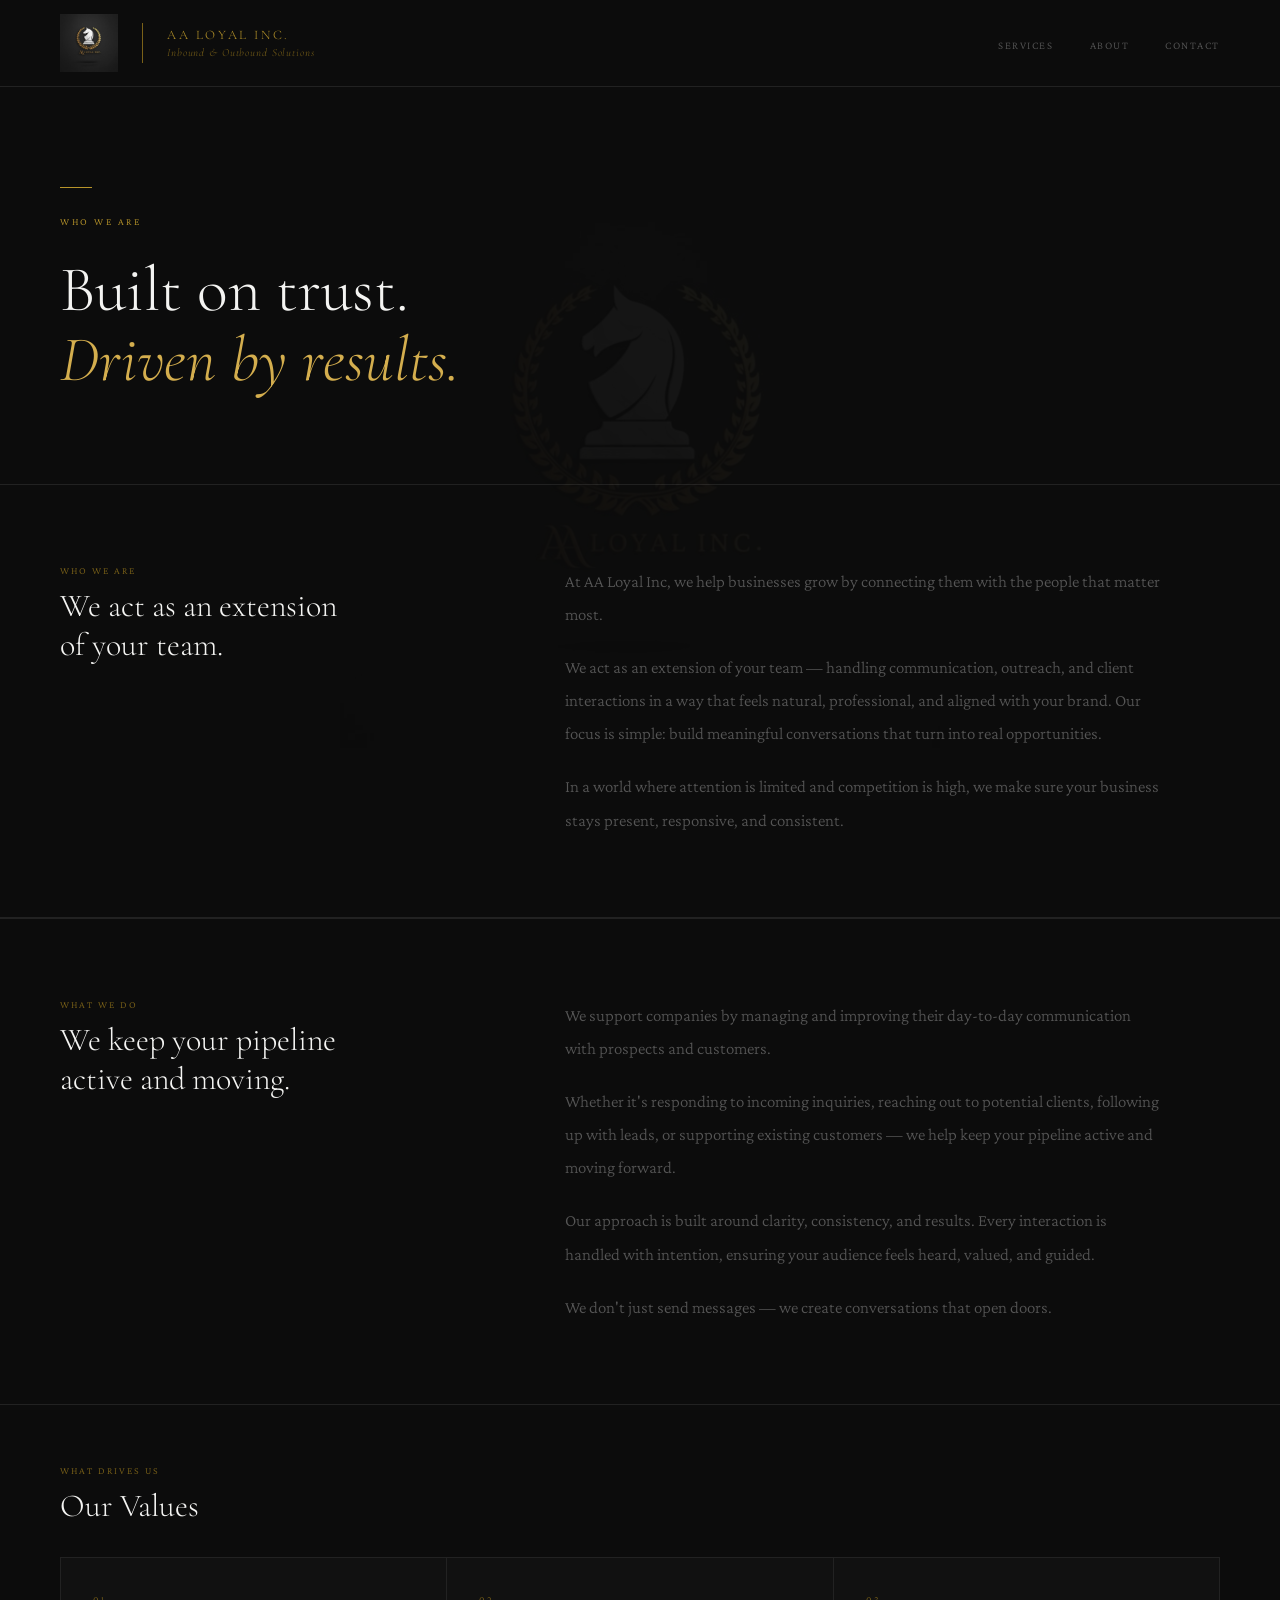
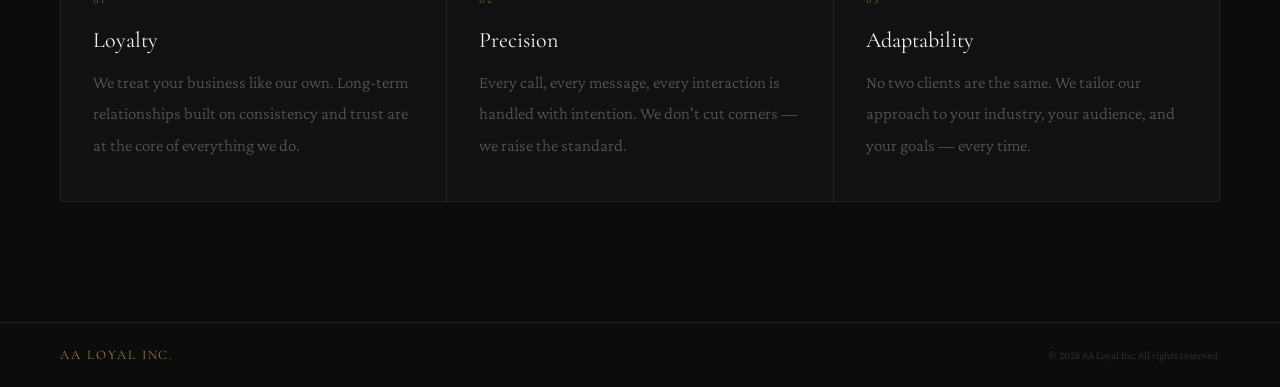
==== about.html @ 69667d93 "Add files via upload" ====
<!DOCTYPE html>
<html lang="en">
<head>
  <meta charset="UTF-8" />
  <meta name="viewport" content="width=device-width, initial-scale=1.0" />
  <title>About — AA Loyal Inc.</title>
  <link rel="preconnect" href="https://fonts.googleapis.com" />
  <link rel="preconnect" href="https://fonts.gstatic.com" crossorigin />
  <link href="https://fonts.googleapis.com/css2?family=Cormorant+Garamond:ital,wght@0,300;0,400;0,600;1,300;1,400&family=Crimson+Pro:ital,wght@0,300;0,400;1,300;1,400&display=swap" rel="stylesheet" />
  <link rel="stylesheet" href="style.css" />
</head>
<body>
    <div class="watermark">
  <img src="logo.png" alt="" />
</div>

  <!-- NAVIGATION -->
  <nav class="nav">
    <a href="index.html" class="nav-logo-wrap">
      <img src="logo.png" alt="AA Loyal Inc." class="nav-logo-img" />
<div class="nav-separator"></div>
<div class="nav-identity">
  <span class="nav-company">AA Loyal Inc.</span>
  <span class="nav-tagline">Inbound &amp; Outbound Solutions</span>
</div>
    </a>
    <ul class="nav-links">
      <li><a href="index.html#services">Services</a></li>
      <li><a href="about.html">About</a></li>
      <li><a href="contact.html">Contact</a></li>
    </ul>
  </nav>

  <!-- PAGE HERO -->
  <section class="page-hero">
    <div class="hero-line"></div>
    <p class="hero-eyebrow">Who we are</p>
    <h1 class="hero-title">Built on trust.<br><em>Driven by results.</em></h1>
  </section>

  <!-- WHO WE ARE -->
  <section class="about-mission reveal">
    <div class="about-mission-inner">
      <div class="about-left">
        <p class="section-label">Who we are</p>
        <h2 class="section-title">We act as an extension<br>of your team.</h2>
      </div>
      <div class="about-right">
        <p class="about-body">At AA Loyal Inc, we help businesses grow by connecting them with the people that matter most.</p>
        <p class="about-body">We act as an extension of your team — handling communication, outreach, and client interactions in a way that feels natural, professional, and aligned with your brand. Our focus is simple: build meaningful conversations that turn into real opportunities.</p>
        <p class="about-body">In a world where attention is limited and competition is high, we make sure your business stays present, responsive, and consistent.</p>
      </div>
    </div>
  </section>

  <!-- WHAT WE DO -->
  <section class="about-mission reveal" style="border-top: 0.5px solid var(--line);">
    <div class="about-mission-inner">
      <div class="about-left">
        <p class="section-label">What we do</p>
        <h2 class="section-title">We keep your pipeline<br>active and moving.</h2>
      </div>
      <div class="about-right">
        <p class="about-body">We support companies by managing and improving their day-to-day communication with prospects and customers.</p>
        <p class="about-body">Whether it's responding to incoming inquiries, reaching out to potential clients, following up with leads, or supporting existing customers — we help keep your pipeline active and moving forward.</p>
        <p class="about-body">Our approach is built around clarity, consistency, and results. Every interaction is handled with intention, ensuring your audience feels heard, valued, and guided.</p>
        <p class="about-body">We don't just send messages — we create conversations that open doors.</p>
      </div>
    </div>
  </section>

  <!-- VALUES -->
  <section class="values-section reveal">
    <div class="services-header">
      <p class="section-label">What drives us</p>
      <h2 class="section-title">Our Values</h2>
    </div>
    <div class="services-grid">
      <div class="svc">
        <span class="svc-num">01</span>
        <h3 class="svc-name">Loyalty</h3>
        <p class="svc-desc">We treat your business like our own. Long-term relationships built on consistency and trust are at the core of everything we do.</p>
      </div>
      <div class="svc">
        <span class="svc-num">02</span>
        <h3 class="svc-name">Precision</h3>
        <p class="svc-desc">Every call, every message, every interaction is handled with intention. We don't cut corners — we raise the standard.</p>
      </div>
      <div class="svc">
        <span class="svc-num">03</span>
        <h3 class="svc-name">Adaptability</h3>
        <p class="svc-desc">No two clients are the same. We tailor our approach to your industry, your audience, and your goals — every time.</p>
      </div>
    </div>
  </section>

  <!-- FOOTER -->
  <footer class="footer">
    <div class="footer-logo">AA LOYAL INC.</div>
    <div class="footer-copy">© 2026 AA Loyal Inc. All rights reserved.</div>
  </footer>

  <script src="effects.js"></script>
</body>
</html>
---- style.css ----
/* =====================
   VARIABLES
   ===================== */
:root {
  --gold:       #b8952a;
  --gold-light: #d4ae4e;
  --gold-dim:   #7a6118;
  --bg:         #0c0c0c;
  --bg2:        #111111;
  --bg3:        #161616;
  --line:       #222222;
  --white:      #f4f4f2;
  --muted:      #555555;
  --dimmer:     #333333;
}

/* =====================
   RESET & BASE
   ===================== */
*, *::before, *::after { box-sizing: border-box; margin: 0; padding: 0; }
html { scroll-behavior: smooth; }
body {
  background: var(--bg);
  color: var(--white);
  font-family: 'Crimson Pro', serif;
  font-weight: 300;
  font-size: 17px;
  animation: pageFadeIn 0.5s ease forwards;
}
a { text-decoration: none; color: inherit; }
ul { list-style: none; }

/* =====================
   NAVIGATION
   ===================== */
.nav {
  display: flex;
  justify-content: space-between;
  align-items: center;
  padding: 14px 60px;
  border-bottom: 0.5px solid var(--line);
  position: sticky;
  top: 0;
  background: var(--bg);
  z-index: 100;
}
.nav-logo-wrap {
  display: flex;
  align-items: center;
  gap: 0;
  text-decoration: none;
}
.nav-logo-img {
  height: 58px;
  width: auto;
}
.nav-separator {
  width: 1px;
  height: 40px;
  background: var(--gold-dim);
  margin: 0 24px;
}
.nav-tagline {
  font-family: 'Cormorant Garamond', serif;
  font-size: 13px;
  font-style: italic;
  color: var(--gold-dim);
  letter-spacing: 0.08em;
}
.nav-links {
  display: flex;
  gap: 36px;
}
.nav-links li a {
  font-size: 11px;
  letter-spacing: 0.14em;
  text-transform: uppercase;
  color: var(--muted);
  transition: color 0.2s;
  text-decoration: none;
  position: relative;
  padding-bottom: 4px;
}
.nav-links li a::after {
  content: '';
  position: absolute;
  bottom: 0;
  left: 0;
  width: 0;
  height: 1px;
  background: var(--gold);
  transition: width 0.3s ease;
}
.nav-links li a:hover { color: var(--gold); }
.nav-links li a:hover::after { width: 100%; }

/* =====================
   HERO
   ===================== */
.hero {
  padding: 100px 60px 90px;
  border-bottom: 0.5px solid var(--line);
  max-width: 1200px;
}
.hero-line {
  width: 32px;
  height: 1px;
  background: var(--gold);
  margin-bottom: 28px;
}
.hero-eyebrow {
  font-size: 10px;
  letter-spacing: 0.25em;
  text-transform: uppercase;
  color: var(--gold);
  margin-bottom: 28px;
}
.hero-title {
  font-family: 'Cormorant Garamond', serif;
  font-size: 64px;
  font-weight: 300;
  line-height: 1.1;
  color: var(--white);
  margin-bottom: 8px;
  max-width: 640px;
}
.hero-title em {
  color: var(--gold-light);
  font-style: italic;
}
.hero-sub {
  font-size: 17px;
  color: var(--muted);
  line-height: 1.9;
  max-width: 420px;
  margin: 28px 0 44px;
}
.btns { display: flex; gap: 12px; }
.btn-gold, .btn-ghost {
  padding: 12px 32px;
  font-family: 'Inter', sans-serif;
  font-size: 10px;
  letter-spacing: 0.18em;
  text-transform: uppercase;
  cursor: pointer;
  transition: opacity 0.2s;
  display: inline-block;
}
.btn-gold {
  border: 1px solid var(--gold);
  color: var(--gold);
}
.btn-ghost {
  border: 1px solid var(--line);
  color: var(--dimmer);
}
.btn-gold:hover, .btn-ghost:hover { opacity: 0.7; }

/* =====================
   STATS ROW
   ===================== */
.divider-row {
  display: grid;
  grid-template-columns: repeat(3, 1fr);
  border-bottom: 0.5px solid var(--line);
}
.stat-cell {
  padding: 32px 60px;
  border-right: 0.5px solid var(--line);
}
.stat-cell:last-child { border-right: none; }
.stat-num {
  font-family: 'Cormorant Garamond', serif;
  font-size: 38px;
  font-weight: 300;
  color: var(--gold);
  line-height: 1;
  margin-bottom: 8px;
  font-variant-numeric: lining-nums;
}
.stat-label {
  font-size: 10px;
  letter-spacing: 0.15em;
  text-transform: uppercase;
  color: var(--muted);
}

/* =====================
   SERVICES
   ===================== */
.services-header {
  padding: 60px 60px 32px;
}
.section-label {
  font-size: 10px;
  letter-spacing: 0.2em;
  text-transform: uppercase;
  color: var(--gold-dim);
  margin-bottom: 10px;
}
.section-title {
  font-family: 'Cormorant Garamond', serif;
  font-size: 32px;
  font-weight: 300;
  color: var(--white);
}
.services-grid {
  display: grid;
  grid-template-columns: repeat(3, 1fr);
  gap: 1px;
  background: var(--line);
  margin: 0 60px 60px;
  border: 0.5px solid var(--line);
}
.svc {
  background: var(--bg2);
  padding: 36px 32px 40px;
  transition: background 0.2s;
}
.svc:hover { background: var(--bg3); }
.svc-num {
  font-size: 10px;
  color: var(--gold-dim);
  letter-spacing: 0.2em;
  margin-bottom: 22px;
  display: block;
}
.svc-name {
  font-family: 'Cormorant Garamond', serif;
  font-size: 22px;
  font-weight: 400;
  color: var(--white);
  margin-bottom: 14px;
}
.svc-desc {
  font-size: 17px;
  color: var(--muted);
  line-height: 1.85;
}

/* =====================
   FOOTER
   ===================== */
.footer {
  padding: 24px 60px;
  border-top: 0.5px solid var(--line);
  display: flex;
  justify-content: space-between;
  align-items: center;
}
.footer-logo {
  font-family: 'Cormorant Garamond', serif;
  font-size: 13px;
  color: var(--gold);
  letter-spacing: 0.15em;
}
.footer-copy {
  font-size: 11px;
  color: var(--dimmer);
}

/* =====================
   PAGE HERO (About, Contact)
   ===================== */
.page-hero {
  padding: 100px 60px 80px;
  border-bottom: 0.5px solid var(--line);
}

/* =====================
   ABOUT — MISSION
   ===================== */
.about-mission {
  border-bottom: 0.5px solid var(--line);
  padding: 80px 60px;
}
.about-mission-inner {
  display: grid;
  grid-template-columns: 1fr 1.4fr;
  gap: 80px;
  max-width: 1100px;
}
.about-body {
  font-size: 17px;
  color: var(--muted);
  line-height: 1.95;
  margin-bottom: 20px;
}
.about-body:last-child { margin-bottom: 0; }

/* =====================
   ABOUT — VALUES
   ===================== */
.values-section {
  padding-bottom: 60px;
}

/* =====================
   CONTACT
   ===================== */
.contact-section {
  padding: 80px 60px;
  border-bottom: 0.5px solid var(--line);
}
.contact-inner {
  display: grid;
  grid-template-columns: 1fr 1.4fr;
  gap: 80px;
  max-width: 1100px;
}

/* =====================
   CONTACT FORM
   ===================== */
.contact-form {
  display: flex;
  flex-direction: column;
  gap: 24px;
}
.form-group {
  display: flex;
  flex-direction: column;
  gap: 8px;
}
.form-group label {
  font-size: 10px;
  letter-spacing: 0.18em;
  text-transform: uppercase;
  color: var(--gold-dim);
}
.form-group input,
.form-group textarea {
  background: var(--bg2);
  border: 0.5px solid var(--line);
  color: var(--white);
  font-family: 'Crimson Pro', serif;
  font-size: 17px;
  font-weight: 300;
  padding: 14px 16px;
  outline: none;
  transition: border-color 0.2s;
  resize: none;
}
.form-group input::placeholder,
.form-group textarea::placeholder {
  color: var(--dimmer);
}
.form-group input:focus,
.form-group textarea:focus {
  border-color: var(--gold-dim);
}

/* =====================
   WHY IT MATTERS
   ===================== */
.why-section {
  border-top: 0.5px solid var(--line);
  border-bottom: 0.5px solid var(--line);
  padding: 80px 60px;
}
.why-inner {
  display: grid;
  grid-template-columns: 1fr 1.4fr;
  gap: 80px;
  max-width: 1100px;
  margin: 0 auto;
}
.why-left { min-width: 0; }
.why-right { min-width: 0; }

/* =====================
   LET'S CONNECT STRIP
   ===================== */
.connect-strip {
  padding: 80px 60px;
  border-bottom: 0.5px solid var(--line);
}
.connect-inner {
  display: flex;
  justify-content: space-between;
  align-items: center;
  max-width: 1100px;
}
.connect-actions {
  display: flex;
  gap: 16px;
}

/* =====================
   EFFECTS
   ===================== */
.reveal {
  opacity: 0;
  transform: translateY(28px);
  transition: opacity 0.8s ease, transform 0.8s ease;
}
.reveal.visible {
  opacity: 1;
  transform: translateY(0);
}

@keyframes pageFadeIn {
  from { opacity: 0; }
  to { opacity: 1; }
}

/* =====================
   MOBILE RESPONSIVE
   ===================== */
@media (max-width: 768px) {
  .nav {
    padding: 14px 20px;
    flex-wrap: wrap;
    gap: 12px;
  }
  .nav-logo-wrap { flex: 1; }
.nav-tagline { display: none; }
.nav-company { display: none; }
  .nav-separator { display: none; }
  .nav-logo-img { height: 42px; }
  .nav-links { gap: 20px; }
  .nav-links li a { font-size: 10px; }

  .hero { padding: 60px 24px 50px; }
  .hero-title { font-size: 42px; }
  .hero-sub { font-size: 17px; }
  .btns { flex-direction: column; gap: 12px; }
  .btn-gold, .btn-ghost { text-align: center; width: 100%; }

  .divider-row { grid-template-columns: 1fr; }
  .stat-cell { padding: 20px 24px; border-right: none; border-bottom: 0.5px solid var(--line); }
  .stat-cell:last-child { border-bottom: none; }

  .services-header { padding: 40px 24px 24px; }
  .services-grid { grid-template-columns: 1fr; margin: 0 24px 40px; }

  .about-mission { padding: 50px 24px; }
  .about-mission-inner { grid-template-columns: 1fr; gap: 32px; }

  .why-section { padding: 50px 24px; }
  .why-inner { grid-template-columns: 1fr; gap: 32px; }

  .page-hero { padding: 60px 24px 50px; }

  .connect-strip { padding: 50px 24px; }
  .connect-inner { flex-direction: column; align-items: flex-start; gap: 32px; }

  .contact-section { padding: 50px 24px; }
  .contact-inner { grid-template-columns: 1fr; gap: 48px; }

  .footer { padding: 20px 24px; flex-direction: column; align-items: flex-start; gap: 8px; }
}
/* =====================
   WATERMARK
   ===================== */
.watermark {
  position: fixed;
  top: 50%;
  left: 50%;
  transform: translate(-50%, -50%);
  width: 600px;
  max-width: 80vw;
  opacity: 0.04;
  pointer-events: none;
  z-index: 0;
}
.watermark img {
  width: 100%;
  height: auto;
}
/* =====================
   NAME STRIP
   ===================== */
.name-strip {
  display: flex;
  align-items: center;
  gap: 24px;
  padding: 20px 60px;
  border-bottom: 0.5px solid var(--line);
  background: var(--bg2);
}
.strip-line {
  flex: 1;
  height: 0.5px;
  background: var(--line);
}
.strip-name {
  font-family: 'Cormorant Garamond', serif;
  font-size: 13px;
  letter-spacing: 0.3em;
  text-transform: uppercase;
  color: var(--gold-dim);
  white-space: nowrap;
}
.nav-identity {
  display: flex;
  flex-direction: column;
  gap: 3px;
}
.nav-company {
  font-family: 'Cormorant Garamond', serif;
  font-size: 13px;
  letter-spacing: 0.2em;
  text-transform: uppercase;
  color: var(--gold);
}
.nav-tagline {
  font-family: 'Cormorant Garamond', serif;
  font-size: 11px;
  font-style: italic;
  color: var(--gold-dim);
  letter-spacing: 0.08em;
}
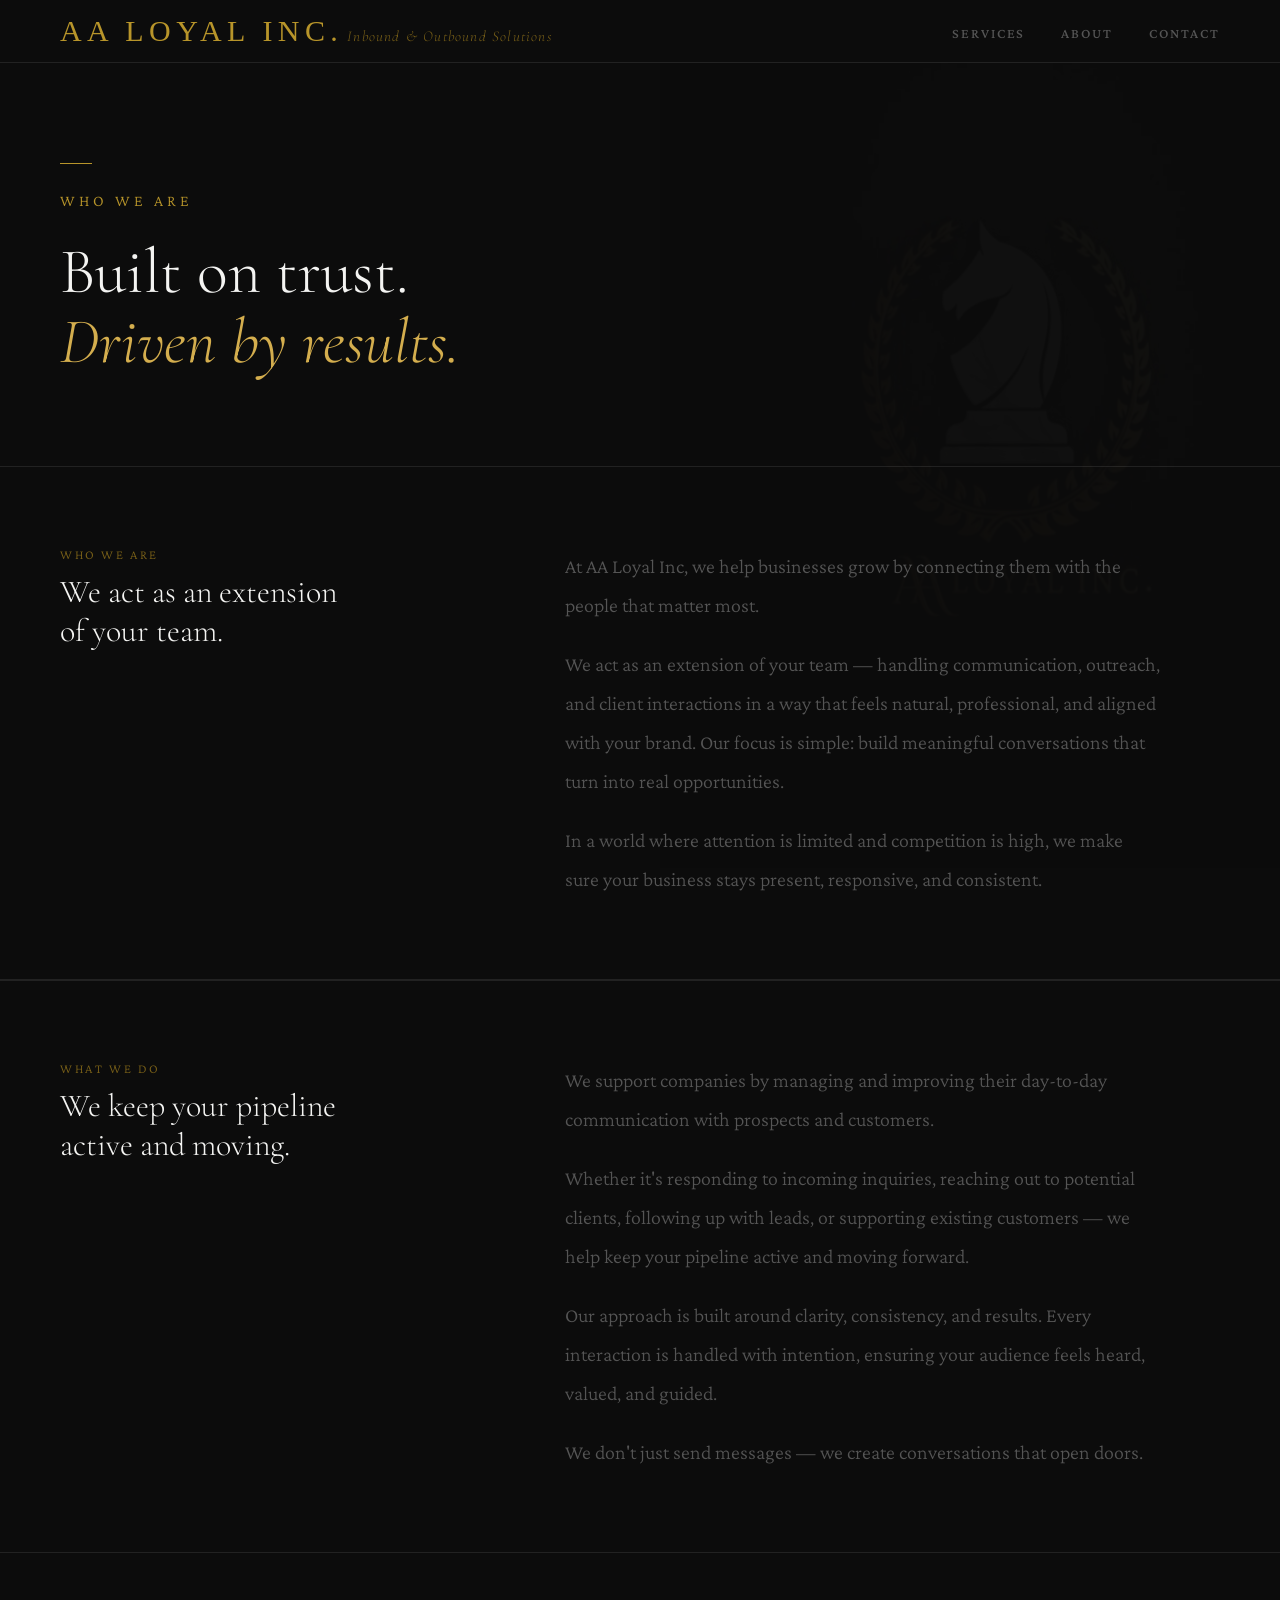
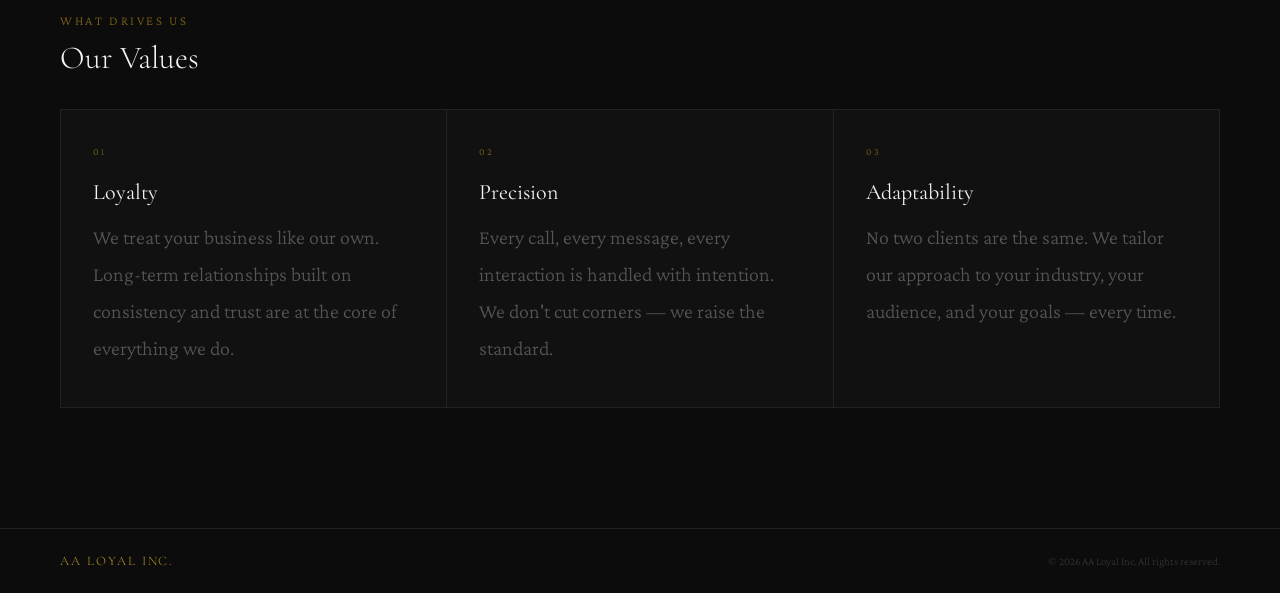
==== commit fec135ef: "Update about.html" ====
--- a/about.html
+++ b/about.html
@@ -15,22 +15,19 @@
 </div>
 
   <!-- NAVIGATION -->
-  <nav class="nav">
-    <a href="index.html" class="nav-logo-wrap">
-      <img src="logo.png" alt="AA Loyal Inc." class="nav-logo-img" />
-<div class="nav-separator"></div>
-<div class="nav-identity">
-  <span class="nav-company">AA Loyal Inc.</span>
-  <span class="nav-tagline">Inbound &amp; Outbound Solutions</span>
-</div>
-    </a>
-    <ul class="nav-links">
-      <li><a href="index.html#services">Services</a></li>
-      <li><a href="about.html">About</a></li>
-      <li><a href="contact.html">Contact</a></li>
-    </ul>
-  </nav>
-
+<nav class="nav">
+  <a href="index.html" class="nav-logo-wrap">
+    <div class="nav-identity">
+      <span class="nav-company">AA Loyal Inc.</span>
+      <span class="nav-tagline">Inbound &amp; Outbound Solutions</span>
+    </div>
+  </a>
+  <ul class="nav-links">
+    <li><a href="index.html#services">Services</a></li>
+    <li><a href="about.html">About</a></li>
+    <li><a href="contact.html">Contact</a></li>
+  </ul>
+</nav>
   <!-- PAGE HERO -->
   <section class="page-hero">
     <div class="hero-line"></div>
@@ -102,4 +99,4 @@
 
   <script src="effects.js"></script>
 </body>
-</html>+</html>
--- a/style.css
+++ b/style.css
@@ -1,3 +1,9 @@
+@font-face {
+  font-family: 'Strame';
+  src: url('Strame.ttf') format('truetype');
+  font-weight: normal;
+  font-style: normal;
+}
 /* =====================
    VARIABLES
    ===================== */
@@ -24,7 +30,7 @@
   color: var(--white);
   font-family: 'Crimson Pro', serif;
   font-weight: 300;
-  font-size: 17px;
+  font-size: 20px;
   animation: pageFadeIn 0.5s ease forwards;
 }
 a { text-decoration: none; color: inherit; }
@@ -51,28 +57,32 @@
   text-decoration: none;
 }
 .nav-logo-img {
-  height: 58px;
-  width: auto;
+  display: none;
 }
 .nav-separator {
-  width: 1px;
-  height: 40px;
-  background: var(--gold-dim);
-  margin: 0 24px;
+  display: none;
+}
+.nav-company {
+  font-family: 'Strame', serif;
+  font-size: 30px;
+  font-weight: 300;
+  letter-spacing: 0.18em;
+  text-transform: uppercase;
+  color: var(--gold);
 }
 .nav-tagline {
   font-family: 'Cormorant Garamond', serif;
-  font-size: 13px;
+  font-size: 15px;
   font-style: italic;
   color: var(--gold-dim);
   letter-spacing: 0.08em;
-}
-.nav-links {
+}.nav-links {
   display: flex;
   gap: 36px;
 }
 .nav-links li a {
-  font-size: 11px;
+  font-size: 14px;
+  font-weight: 500;
   letter-spacing: 0.14em;
   text-transform: uppercase;
   color: var(--muted);
@@ -109,7 +119,7 @@
   margin-bottom: 28px;
 }
 .hero-eyebrow {
-  font-size: 10px;
+  font-size: 16px;
   letter-spacing: 0.25em;
   text-transform: uppercase;
   color: var(--gold);
@@ -129,7 +139,7 @@
   font-style: italic;
 }
 .hero-sub {
-  font-size: 17px;
+  font-size: 20px;
   color: var(--muted);
   line-height: 1.9;
   max-width: 420px;
@@ -192,7 +202,7 @@
   padding: 60px 60px 32px;
 }
 .section-label {
-  font-size: 10px;
+  font-size: 13px;
   letter-spacing: 0.2em;
   text-transform: uppercase;
   color: var(--gold-dim);
@@ -233,7 +243,7 @@
   margin-bottom: 14px;
 }
 .svc-desc {
-  font-size: 17px;
+  font-size: 20px;
   color: var(--muted);
   line-height: 1.85;
 }
@@ -281,7 +291,7 @@
   max-width: 1100px;
 }
 .about-body {
-  font-size: 17px;
+  font-size: 20px;
   color: var(--muted);
   line-height: 1.95;
   margin-bottom: 20px;
@@ -334,7 +344,7 @@
   border: 0.5px solid var(--line);
   color: var(--white);
   font-family: 'Crimson Pro', serif;
-  font-size: 17px;
+  font-size: 20px;
   font-weight: 300;
   padding: 14px 16px;
   outline: none;
@@ -456,17 +466,20 @@
 .watermark {
   position: fixed;
   top: 50%;
-  left: 50%;
-  transform: translate(-50%, -50%);
-  width: 600px;
-  max-width: 80vw;
-  opacity: 0.04;
+  right: -80px;
+  transform: translateY(-50%);
+  width: 700px;
+  max-width: 90vw;
+  opacity: 0.02;
   pointer-events: none;
   z-index: 0;
 }
 .watermark img {
   width: 100%;
   height: auto;
+  transform: scaleY(1.2);
+  mix-blend-mode: screen;
+  filter: brightness(1);
 }
 /* =====================
    NAME STRIP
@@ -492,22 +505,3 @@
   color: var(--gold-dim);
   white-space: nowrap;
 }
-.nav-identity {
-  display: flex;
-  flex-direction: column;
-  gap: 3px;
-}
-.nav-company {
-  font-family: 'Cormorant Garamond', serif;
-  font-size: 13px;
-  letter-spacing: 0.2em;
-  text-transform: uppercase;
-  color: var(--gold);
-}
-.nav-tagline {
-  font-family: 'Cormorant Garamond', serif;
-  font-size: 11px;
-  font-style: italic;
-  color: var(--gold-dim);
-  letter-spacing: 0.08em;
-}
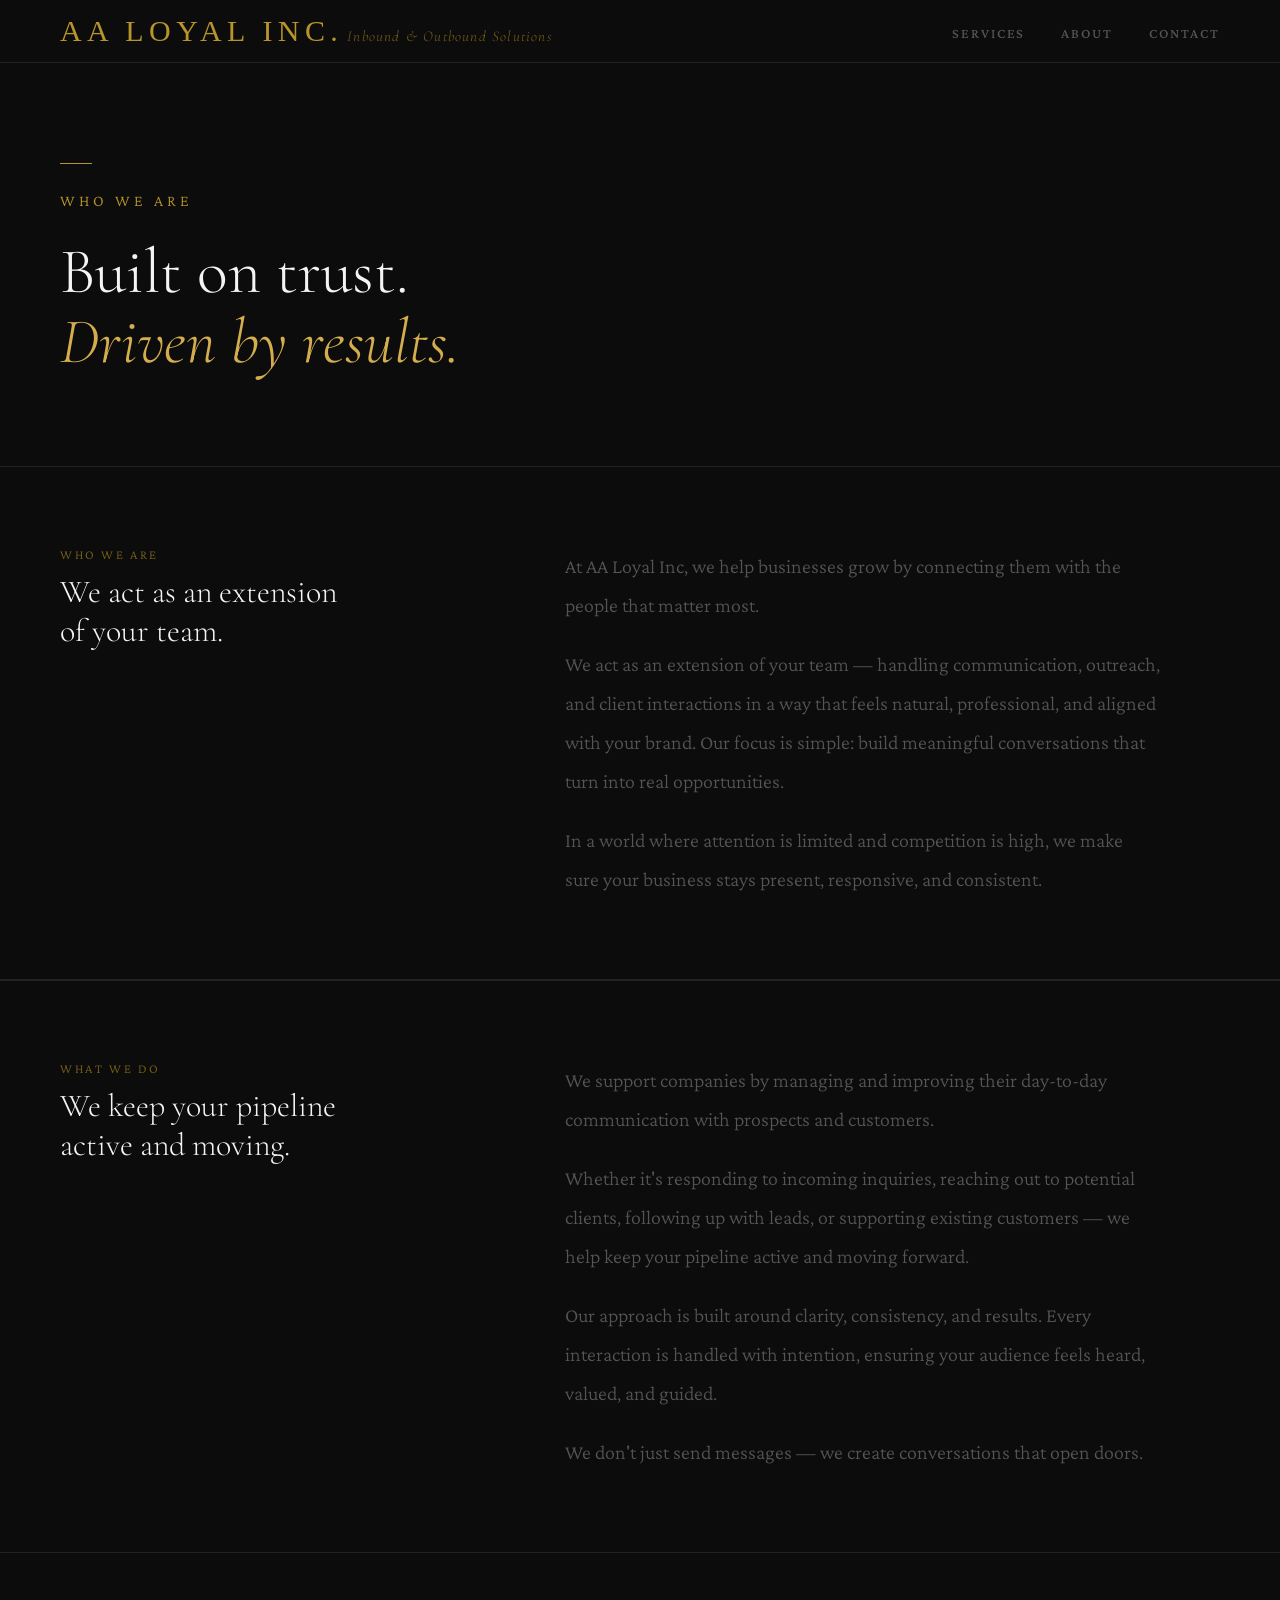
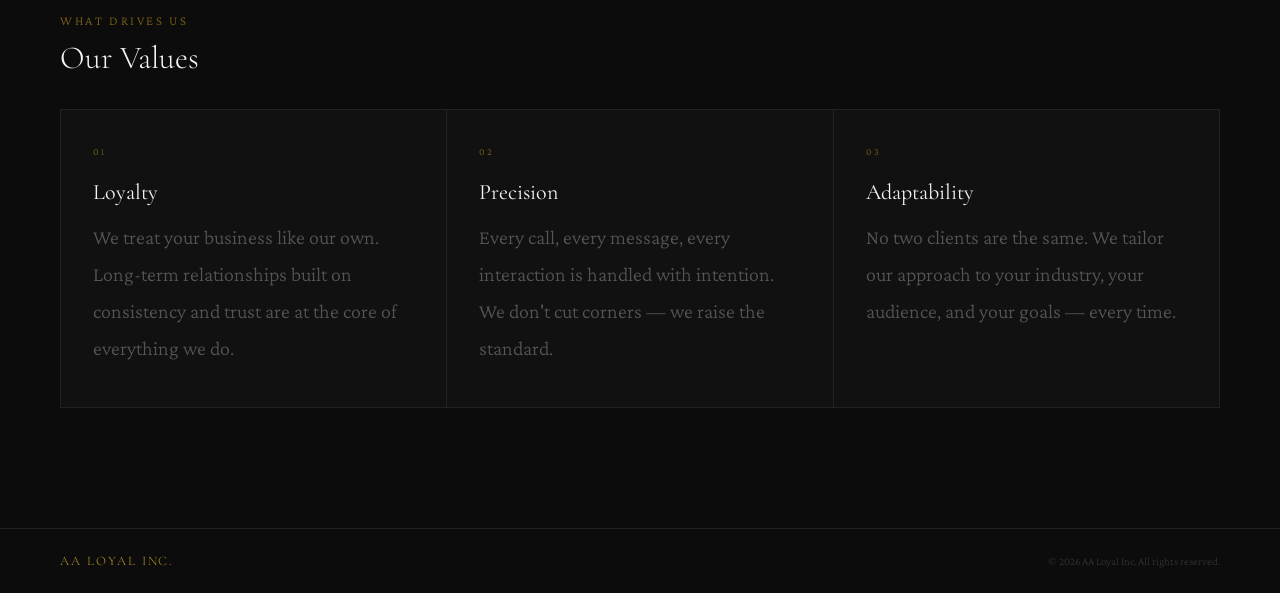
==== commit d4a2b3dc: "Update about.html" ====
--- a/about.html
+++ b/about.html
@@ -11,7 +11,7 @@
 </head>
 <body>
     <div class="watermark">
-  <img src="logo.png" alt="" />
+  <img src="logo.svg" alt="" />
 </div>
 
   <!-- NAVIGATION -->
